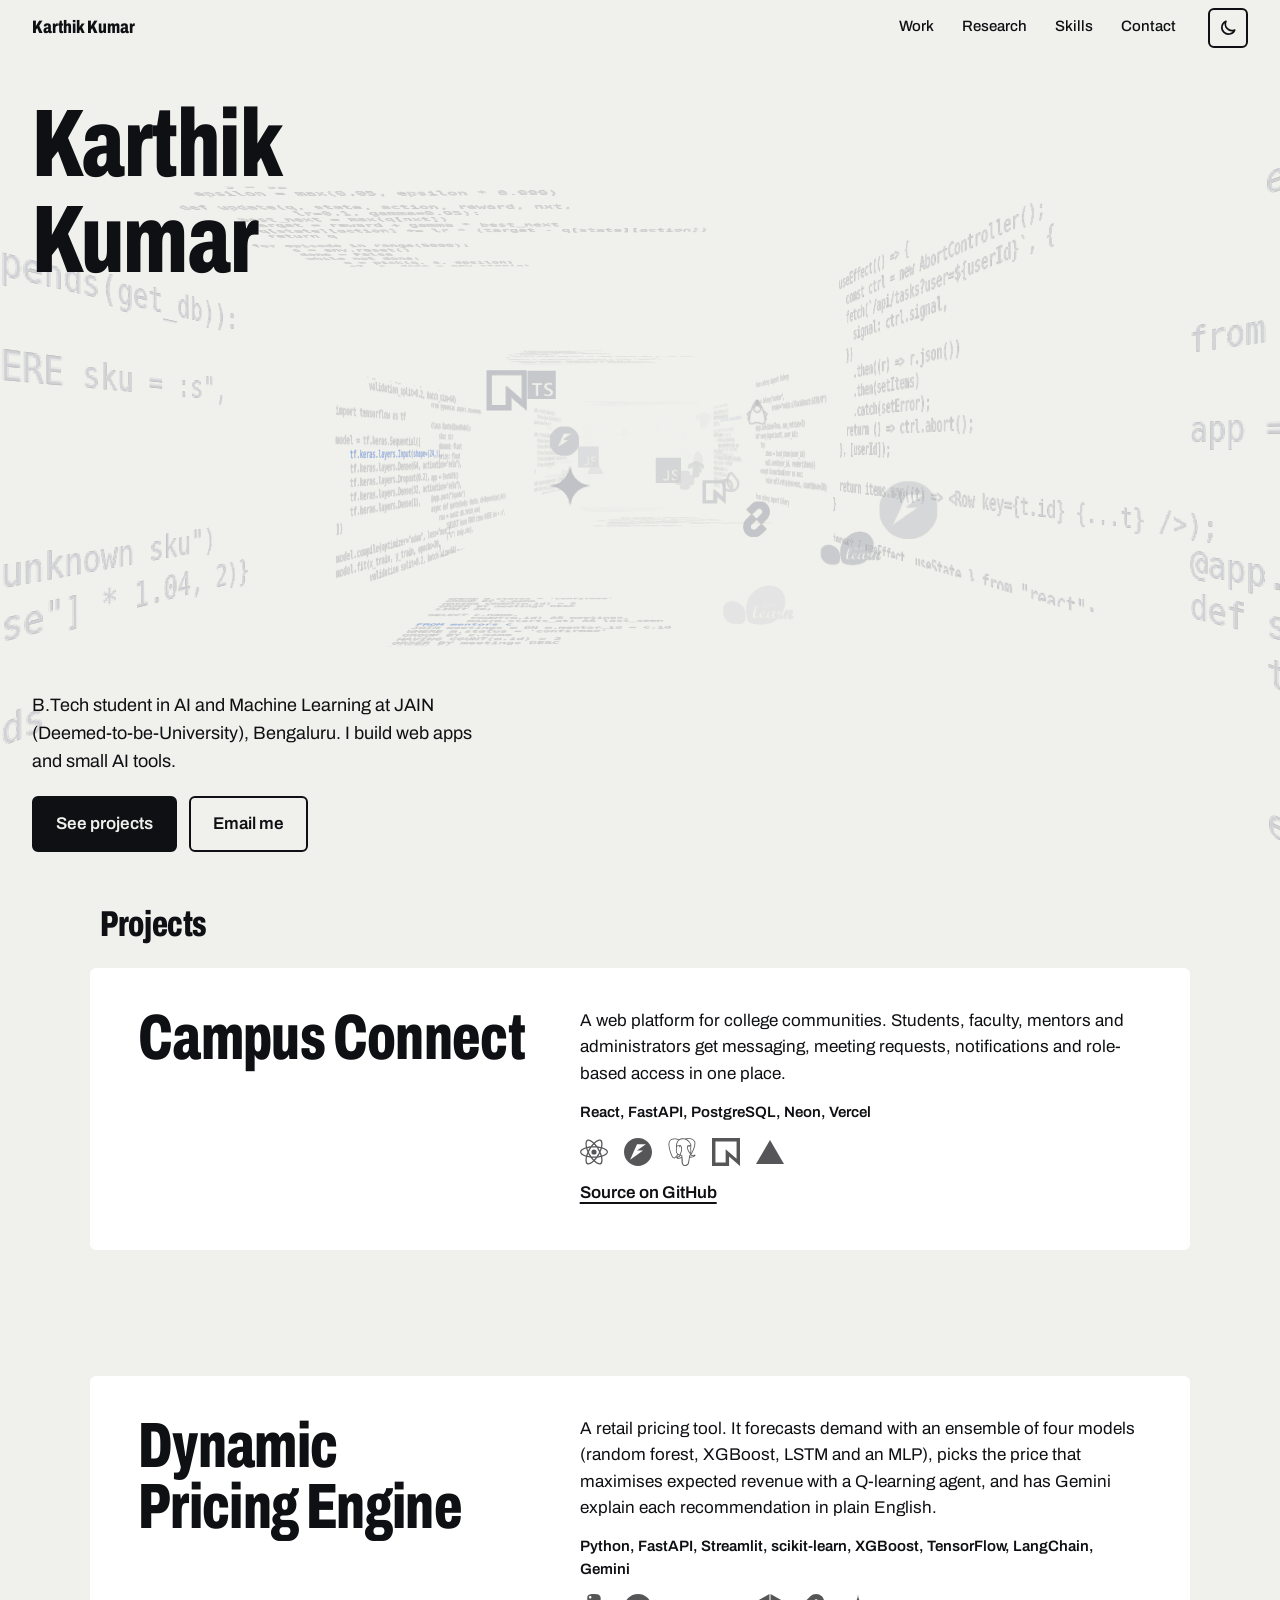
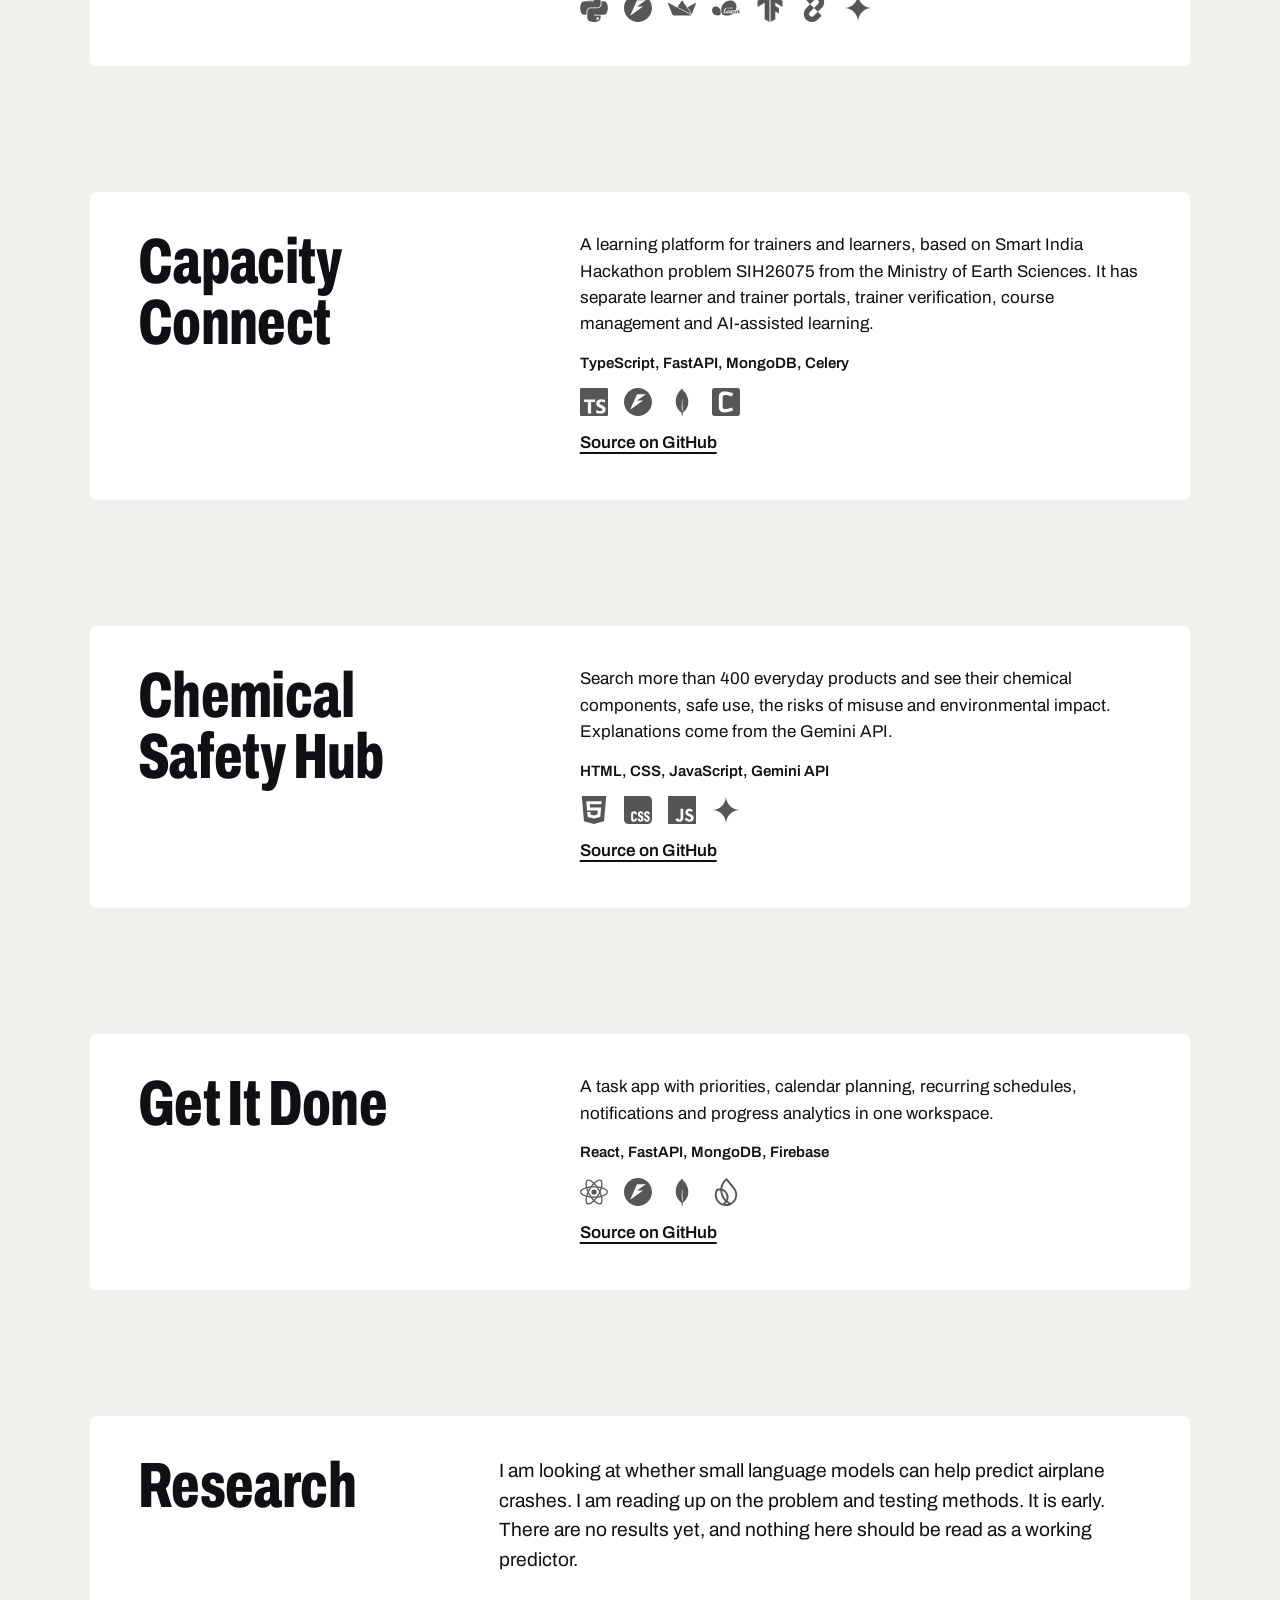
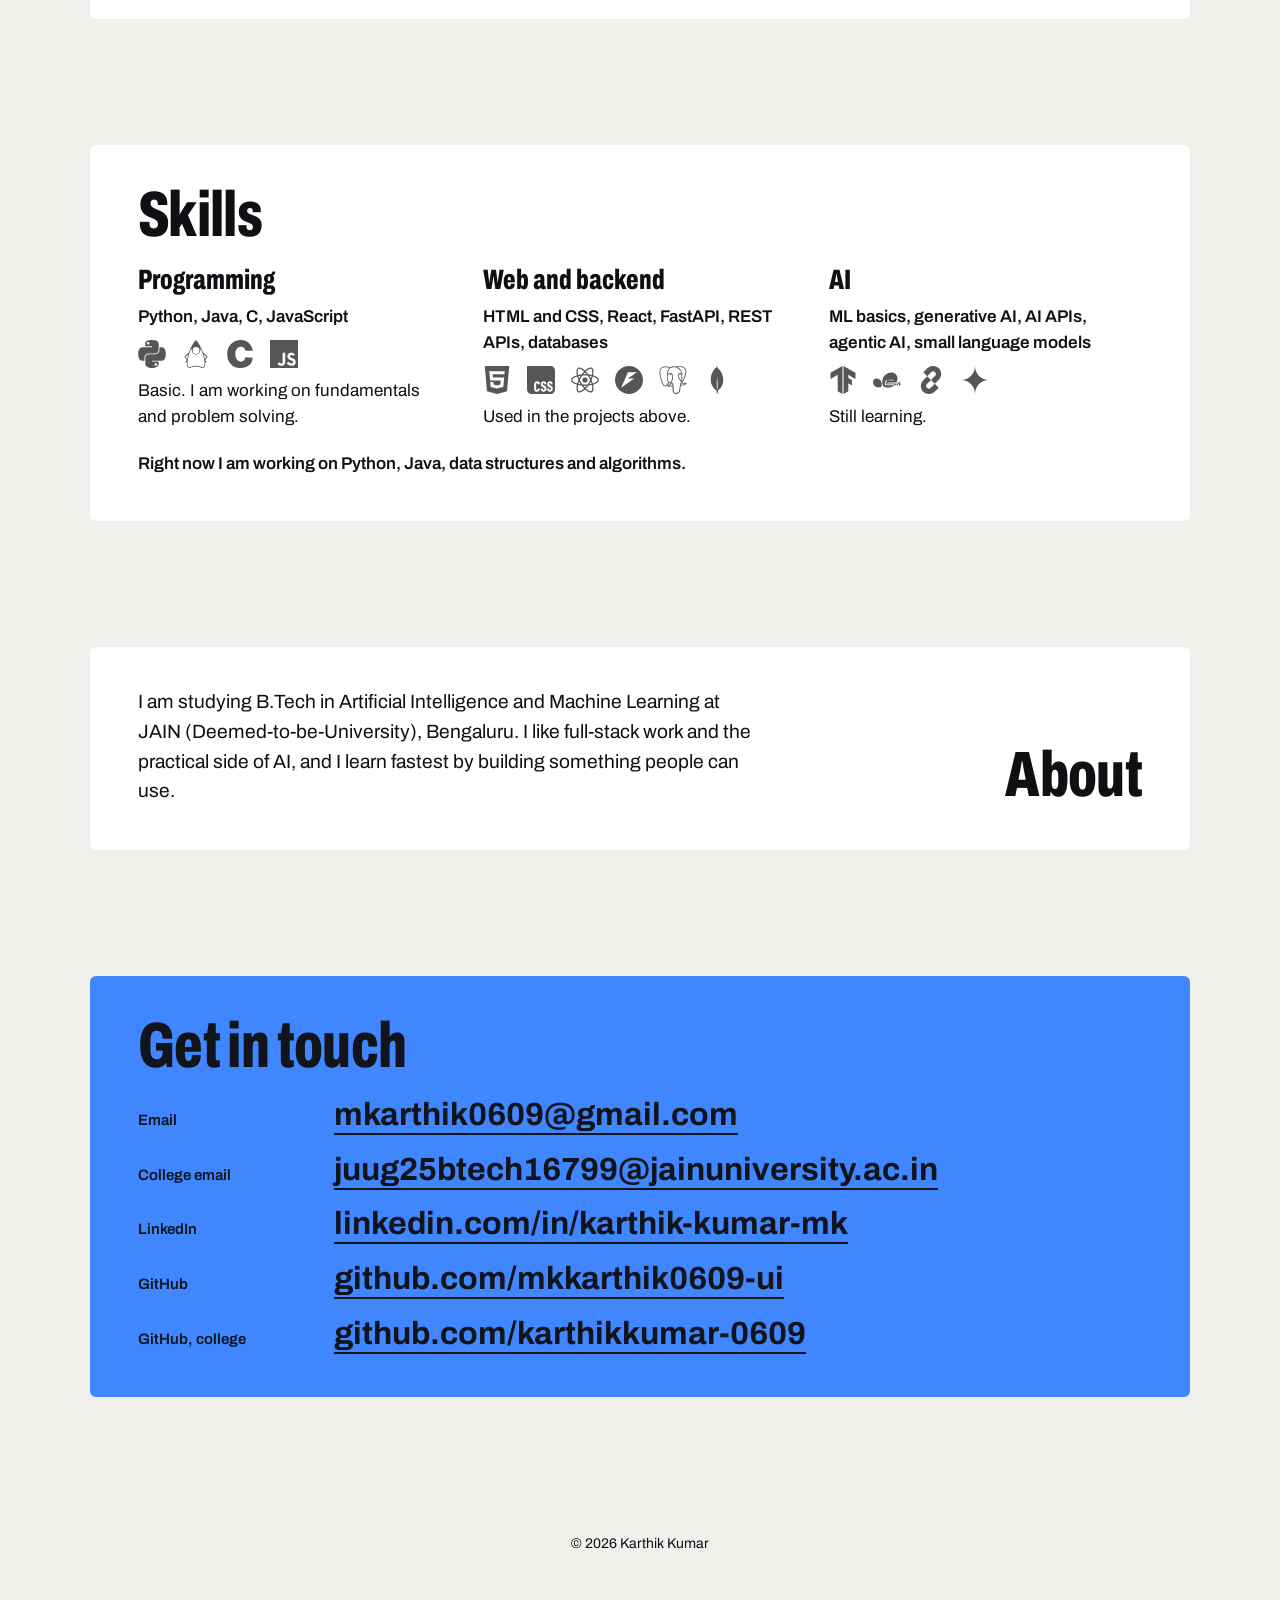
==== index.html @ 74127ed0 "Replace punched cards with code tunnel and skill logo background" ====
<!DOCTYPE html>
<html lang="en">
<head>
  <meta charset="UTF-8">
  <meta name="viewport" content="width=device-width, initial-scale=1">
  <meta name="theme-color" content="#0c0d10">
  <script>
    (function () {
      var t;
      try { t = localStorage.getItem('theme'); } catch (e) {}
      if (t !== 'light' && t !== 'dark') t = window.matchMedia('(prefers-color-scheme: light)').matches ? 'light' : 'dark';
      document.documentElement.setAttribute('data-theme', t);
    })();
  </script>
  <title>Karthik Kumar, software developer and AI/ML student</title>
  <meta name="description" content="Karthik Kumar is a B.Tech AI and ML student in Bengaluru who builds web apps and small AI tools. Projects, skills and contact details.">
  <link rel="preconnect" href="https://fonts.googleapis.com">
  <link rel="preconnect" href="https://fonts.gstatic.com" crossorigin>
  <link href="https://fonts.googleapis.com/css2?family=Archivo:wdth,wght@62..125,100..900&display=swap" rel="stylesheet">
  <link rel="stylesheet" href="styles.css">
</head>
<body>
  <canvas id="scene" aria-hidden="true"></canvas>

  <div class="page">
    <a class="skip-link" href="#work">Skip to projects</a>

    <header class="topbar">
      <a class="topbar-name" href="#top">Karthik Kumar</a>
      <nav aria-label="Main">
        <a href="#work">Work</a>
        <a class="opt" href="#research">Research</a>
        <a class="opt" href="#skills">Skills</a>
        <a href="#contact">Contact</a>
        <button class="theme-toggle" id="theme-toggle" type="button" aria-label="Switch to light theme">
          <svg viewBox="0 0 24 24" width="20" height="20" fill="none" stroke="currentColor" stroke-width="2" stroke-linecap="round" stroke-linejoin="round" aria-hidden="true">
            <g class="i-sun"><circle cx="12" cy="12" r="4"/><path d="M12 2v2M12 20v2M4.9 4.9l1.4 1.4M17.7 17.7l1.4 1.4M2 12h2M20 12h2M4.9 19.1l1.4-1.4M17.7 6.3l1.4-1.4"/></g>
            <path class="i-moon" d="M20 14.5A8 8 0 0 1 9.5 4 8 8 0 1 0 20 14.5Z"/>
          </svg>
        </button>
      </nav>
    </header>

    <main>
      <section class="hero" id="top">
        <h1 class="name"><span class="line"><span data-rise>Karthik</span></span><span class="line"><span data-rise>Kumar</span></span></h1>
        <div class="hero-foot">
          <p class="intro" data-rise>B.Tech student in AI and Machine Learning at JAIN (Deemed-to-be-University), Bengaluru. I build web apps and small AI tools.</p>
          <div class="actions" data-rise>
            <a class="btn btn-primary" href="#work">See projects</a>
            <a class="btn btn-secondary" href="mailto:mkarthik0609@gmail.com">Email me</a>
          </div>
        </div>
      </section>

      <div class="deck">
        <div class="work-head" id="work"><h2>Projects</h2></div>

        <article class="card card-project" id="campus-connect" style="--i:0">
          <h3>Campus Connect</h3>
          <div class="card-text">
            <p>A web platform for college communities. Students, faculty, mentors and administrators get messaging, meeting requests, notifications and role-based access in one place.</p>
            <p class="stack">React, FastAPI, PostgreSQL, Neon, Vercel</p>
            <ul class="logos" data-icons="react,fastapi,postgresql,neon,vercel"></ul>
            <p class="links"><a href="https://github.com/mkkarthik0609-ui/CampusConnect" target="_blank" rel="noopener">Source on GitHub</a></p>
          </div>
        </article>

        <article class="card card-project" id="dynamic-pricing-engine" style="--i:1">
          <h3>Dynamic Pricing Engine</h3>
          <div class="card-text">
            <p>A retail pricing tool. It forecasts demand with an ensemble of four models (random forest, XGBoost, LSTM and an MLP), picks the price that maximises expected revenue with a Q-learning agent, and has Gemini explain each recommendation in plain English.</p>
            <p class="stack">Python, FastAPI, Streamlit, scikit-learn, XGBoost, TensorFlow, LangChain, Gemini</p>
            <ul class="logos" data-icons="python,fastapi,streamlit,sklearn,tensorflow,langchain,gemini"></ul>
          </div>
        </article>

        <article class="card card-project" id="capacity-connect" style="--i:2">
          <h3>Capacity Connect</h3>
          <div class="card-text">
            <p>A learning platform for trainers and learners, based on Smart India Hackathon problem SIH26075 from the Ministry of Earth Sciences. It has separate learner and trainer portals, trainer verification, course management and AI-assisted learning.</p>
            <p class="stack">TypeScript, FastAPI, MongoDB, Celery</p>
            <ul class="logos" data-icons="typescript,fastapi,mongodb,celery"></ul>
            <p class="links"><a href="https://github.com/mkkarthik0609-ui/capacity-connect" target="_blank" rel="noopener">Source on GitHub</a></p>
          </div>
        </article>

        <article class="card card-project" id="chemical-safety-hub" style="--i:3">
          <h3>Chemical Safety Hub</h3>
          <div class="card-text">
            <p>Search more than 400 everyday products and see their chemical components, safe use, the risks of misuse and environmental impact. Explanations come from the Gemini API.</p>
            <p class="stack">HTML, CSS, JavaScript, Gemini API</p>
            <ul class="logos" data-icons="html,css,javascript,gemini"></ul>
            <p class="links"><a href="https://github.com/mkkarthik0609-ui/chem-safety-hub" target="_blank" rel="noopener">Source on GitHub</a></p>
          </div>
        </article>

        <article class="card card-project" id="get-it-done" style="--i:4">
          <h3>Get It Done</h3>
          <div class="card-text">
            <p>A task app with priorities, calendar planning, recurring schedules, notifications and progress analytics in one workspace.</p>
            <p class="stack">React, FastAPI, MongoDB, Firebase</p>
            <ul class="logos" data-icons="react,fastapi,mongodb,firebase"></ul>
            <p class="links"><a href="https://github.com/karthikkumar-0609/get-it-done" target="_blank" rel="noopener">Source on GitHub</a></p>
          </div>
        </article>

        <article class="card card-research" id="research" style="--i:5">
          <h2>Research</h2>
          <p class="statement">I am looking at whether small language models can help predict airplane crashes. I am reading up on the problem and testing methods. It is early. There are no results yet, and nothing here should be read as a working predictor.</p>
        </article>

        <article class="card card-skills" id="skills" style="--i:6">
          <h2>Skills</h2>
          <dl class="skills">
            <div>
              <dt>Programming</dt>
              <dd class="items">Python, Java, C, JavaScript</dd>
              <dd><ul class="logos" data-icons="python,java,c,javascript"></ul></dd>
              <dd>Basic. I am working on fundamentals and problem solving.</dd>
            </div>
            <div>
              <dt>Web and backend</dt>
              <dd class="items">HTML and CSS, React, FastAPI, REST APIs, databases</dd>
              <dd><ul class="logos" data-icons="html,css,react,fastapi,postgresql,mongodb"></ul></dd>
              <dd>Used in the projects above.</dd>
            </div>
            <div>
              <dt>AI</dt>
              <dd class="items">ML basics, generative AI, AI APIs, agentic AI, small language models</dd>
              <dd><ul class="logos" data-icons="tensorflow,sklearn,langchain,gemini"></ul></dd>
              <dd>Still learning.</dd>
            </div>
          </dl>
          <p class="now">Right now I am working on Python, Java, data structures and algorithms.</p>
        </article>

        <article class="card card-about" id="about" style="--i:7">
          <h2>About</h2>
          <p class="statement">I am studying B.Tech in Artificial Intelligence and Machine Learning at JAIN (Deemed-to-be-University), Bengaluru. I like full-stack work and the practical side of AI, and I learn fastest by building something people can use.</p>
        </article>

        <article class="card card-contact" id="contact" style="--i:8">
          <h2>Get in touch</h2>
          <ul class="contact-list">
            <li><span>Email</span><a href="mailto:mkarthik0609@gmail.com">mkarthik0609@gmail.com</a></li>
            <li><span>College email</span><a href="mailto:juug25btech16799@jainuniversity.ac.in">juug25btech16799@jainuniversity.ac.in</a></li>
            <li><span>LinkedIn</span><a href="https://www.linkedin.com/in/karthik-kumar-mk" target="_blank" rel="noopener">linkedin.com/in/karthik-kumar-mk</a></li>
            <li><span>GitHub</span><a href="https://github.com/mkkarthik0609-ui" target="_blank" rel="noopener">github.com/mkkarthik0609-ui</a></li>
            <li><span>GitHub, college</span><a href="https://github.com/karthikkumar-0609" target="_blank" rel="noopener">github.com/karthikkumar-0609</a></li>
          </ul>
        </article>
      </div>
    </main>

    <footer class="site-footer">
      <p>&copy; 2026 Karthik Kumar</p>
    </footer>
  </div>

  <script>
    (function () {
      var btn = document.getElementById('theme-toggle');
      var meta = document.querySelector('meta[name="theme-color"]');
      function sync() {
        var light = document.documentElement.getAttribute('data-theme') === 'light';
        btn.setAttribute('aria-label', light ? 'Switch to dark theme' : 'Switch to light theme');
        if (meta) meta.setAttribute('content', light ? '#f0f0ed' : '#0c0d10');
      }
      btn.addEventListener('click', function () {
        var next = document.documentElement.getAttribute('data-theme') === 'light' ? 'dark' : 'light';
        document.documentElement.setAttribute('data-theme', next);
        try { localStorage.setItem('theme', next); } catch (e) {}
        sync();
        window.dispatchEvent(new Event('themechange'));
      });
      sync();
    })();
  </script>
  <script defer src="vendor/three.min.js"></script>
  <script defer src="vendor/gsap.min.js"></script>
  <script defer src="vendor/ScrollTrigger.min.js"></script>
  <script defer src="icons.js"></script>
  <script defer src="scene.js"></script>
  <script defer src="main.js"></script>
</body>
</html>
---- styles.css ----
:root {
  --ground: #0c0d10;
  --paper: #f1f1ee;
  --card: #17181d;
  --accent: #3f86ff;
  --code: #2a2d35;
  --logo: #3b3f4a;
  --ink: #12141c;
  --bar-h: 56px;
  --r: 6px;
  --sans: "Archivo", system-ui, -apple-system, "Segoe UI", Roboto, sans-serif;
  color-scheme: dark;
}
/* --paper is the text colour on --ground and on --card, so one swap flips the whole page */
:root[data-theme="light"] {
  --ground: #f0f0ed;
  --paper: #0f1013;
  --card: #ffffff;
  --accent: #3f86ff;
  --code: #cfd0d4;
  --logo: #b9bbc2;
  color-scheme: light;
}

*, *::before, *::after { box-sizing: border-box; }

html {
  background: var(--ground);
  scrollbar-color: var(--paper) var(--ground);
  -webkit-text-size-adjust: 100%;
}
@media (prefers-reduced-motion: no-preference) {
  html { scroll-behavior: smooth; }
}

body {
  margin: 0;
  background: var(--ground);
  color: var(--paper);
  font-family: var(--sans);
  font-size: 1.0625rem;
  font-weight: 400;
  font-stretch: 100%;
  line-height: 1.55;
  font-variant-numeric: tabular-nums;
  -webkit-font-smoothing: antialiased;
}

::selection { background: var(--accent); color: var(--ink); }

#scene {
  position: fixed;
  inset: 0;
  width: 100%;
  height: 100%;
  z-index: 0;
  pointer-events: none;
}
.page { position: relative; z-index: 1; }

h1, h2, h3 {
  margin: 0;
  font-weight: 800;
  font-stretch: 68%;
  font-variation-settings: "wdth" 68;
  line-height: 0.95;
  letter-spacing: -0.01em;
  text-wrap: balance;
}
p { margin: 0; }
a { color: inherit; text-underline-offset: 0.25em; text-decoration-thickness: 2px; }
a:hover { text-decoration-color: var(--accent); }

:focus-visible { outline: 3px solid var(--accent); outline-offset: 3px; }

.skip-link {
  position: fixed;
  z-index: 100;
  left: 16px;
  top: -80px;
  padding: 10px 16px;
  background: var(--paper);
  color: var(--ground);
  font-weight: 600;
  border-radius: var(--r);
}
.skip-link:focus { top: 8px; }

/* Top bar */
.topbar {
  position: fixed;
  inset: 0 0 auto 0;
  z-index: 50;
  height: var(--bar-h);
  padding: 0 16px;
  display: flex;
  align-items: center;
  justify-content: space-between;
  gap: 12px;
  background: var(--ground);
  font-size: 0.875rem;
  font-weight: 500;
}
.topbar a { text-decoration: none; }
.topbar-name { font-weight: 800; font-stretch: 75%; font-variation-settings: "wdth" 75; font-size: 1.125rem; white-space: nowrap; }
.topbar nav { display: flex; align-items: center; gap: 14px; }
.topbar nav .opt { display: none; }
.topbar nav a:not(.topbar-name) { padding: 6px 0; border-bottom: 2px solid transparent; transition: border-color 160ms; }
.topbar nav a:not(.topbar-name):hover { border-bottom-color: var(--accent); }

.theme-toggle {
  display: grid;
  place-items: center;
  width: 40px;
  height: 40px;
  padding: 0;
  margin-left: 4px;
  border: 2px solid var(--paper);
  border-radius: var(--r);
  background: transparent;
  color: var(--paper);
  cursor: pointer;
  transition: background-color 160ms, color 160ms;
}
.theme-toggle:hover { background: var(--paper); color: var(--ground); }
:root:not([data-theme="light"]) .i-moon { display: none; }
:root[data-theme="light"] .i-sun { display: none; }

/* Hero: only this text sits directly on the moving scene */
.hero {
  min-height: 100svh;
  padding: calc(var(--bar-h) + 28px) 16px 32px;
  display: flex;
  flex-direction: column;
  justify-content: space-between;
  gap: 40px;
}
.name { font-size: clamp(3.5rem, 15vw, 6rem); line-height: 0.92; }
.name .line { display: block; overflow: hidden; padding: 0.04em 0; }
.name .line > span { display: inline-block; }
.hero-foot { max-width: 46ch; }
.intro { font-size: 1.125rem; }
.actions { display: flex; flex-wrap: wrap; gap: 12px; margin-top: 20px; }

.btn {
  display: inline-block;
  padding: 13px 22px;
  border: 2px solid var(--paper);
  border-radius: var(--r);
  font-weight: 600;
  text-decoration: none;
  transition: background-color 160ms, color 160ms, border-color 160ms;
}
.btn-primary { background: var(--paper); color: var(--ground); }
.btn-primary:hover { background: var(--accent); border-color: var(--accent); color: var(--ink); }
.btn-secondary { background: var(--ground); color: var(--paper); }
.btn-secondary:hover { background: var(--paper); color: var(--ground); }

/* Deck */
.deck {
  width: min(1100px, 100% - 32px);
  margin: 0 auto;
  padding: 0 0 40px;
}
.work-head { scroll-margin-top: 72px; margin: 0 0 20px; }
.work-head h2 { font-size: 1.75rem; line-height: 1; display: inline-block; background: var(--ground); padding: 6px 10px; border-radius: var(--r); }

.card {
  position: relative;
  margin-bottom: 28px;
  scroll-margin-top: 72px;
  padding: 28px 24px 32px;
  background: var(--card);
  color: var(--paper);
  border-radius: var(--r);
  display: grid;
  gap: 20px;
  align-content: start;
}
.card h2, .card h3 { font-size: clamp(2.25rem, 7vw, 4rem); }
.card-text { display: grid; gap: 14px; align-content: start; max-width: 62ch; }
.stack { font-size: 0.9375rem; font-weight: 600; line-height: 1.5; }
.links a { font-weight: 600; }

.logos { list-style: none; margin: 0; padding: 0; display: flex; flex-wrap: wrap; gap: 16px; }
.logos li { display: grid; place-items: center; width: 28px; height: 28px; color: var(--paper); opacity: 0.7; }
.logos svg { display: block; width: 28px; height: 28px; }

.statement { font-size: clamp(1.125rem, 1.5vw, 1.375rem); line-height: 1.55; font-weight: 400; max-width: 56ch; }

.skills { display: grid; gap: 28px; margin: 0; }
.skills dt { font-size: 1.75rem; font-weight: 800; font-stretch: 68%; font-variation-settings: "wdth" 68; line-height: 1; }
.skills dd { margin: 10px 0 0; }
.skills dd.items { font-weight: 600; }
.now { font-weight: 600; }

.card-contact { background: var(--accent); color: var(--ink); }
.card-contact :focus-visible { outline-color: var(--ink); }
.contact-list { list-style: none; margin: 0; padding: 0; display: grid; gap: 18px; }
.contact-list li { display: grid; gap: 2px; }
.contact-list span { font-size: 0.9375rem; font-weight: 600; }
.contact-list a { font-size: clamp(1.25rem, 3.2vw, 2rem); font-weight: 700; line-height: 1.15; overflow-wrap: anywhere; width: fit-content; }
.card-contact a:hover { text-decoration-color: var(--ink); background: var(--ink); color: var(--accent); }

.site-footer { padding: 32px 16px 48px; text-align: center; font-size: 0.875rem; background: var(--ground); }

@media (min-width: 800px) {
  .topbar { padding: 0 32px; font-size: 0.9375rem; }
  .topbar nav { gap: 28px; }
  .topbar nav .opt { display: inline; }
  .hero { padding: calc(var(--bar-h) + 40px) 32px 48px; }
  .work-head h2 { font-size: 2.25rem; }

  .card {
    position: sticky;
    top: calc(var(--bar-h) + 16px + var(--i, 0) * 8px);
    margin-bottom: 14vh;
    padding: 40px 48px 44px;
  }
  .card:last-child { margin-bottom: 0; }

  .card-project { grid-template-columns: 5fr 7fr; gap: 40px; }
  .card-research { grid-template-columns: 4fr 8fr; gap: 40px; align-items: start; }
  .card-about { grid-template-columns: 8fr 4fr; gap: 40px; align-items: end; }
  .card-about h2 { order: 2; text-align: right; }
  .skills { grid-template-columns: repeat(3, 1fr); gap: 32px; }
  .card-contact .contact-list li { grid-template-columns: 180px 1fr; gap: 16px; align-items: baseline; }
  .site-footer { padding-top: 96px; }
}

@media (prefers-reduced-motion: reduce) {
  *, *::before, *::after { transition-duration: 0.01ms !important; animation-duration: 0.01ms !important; }
}
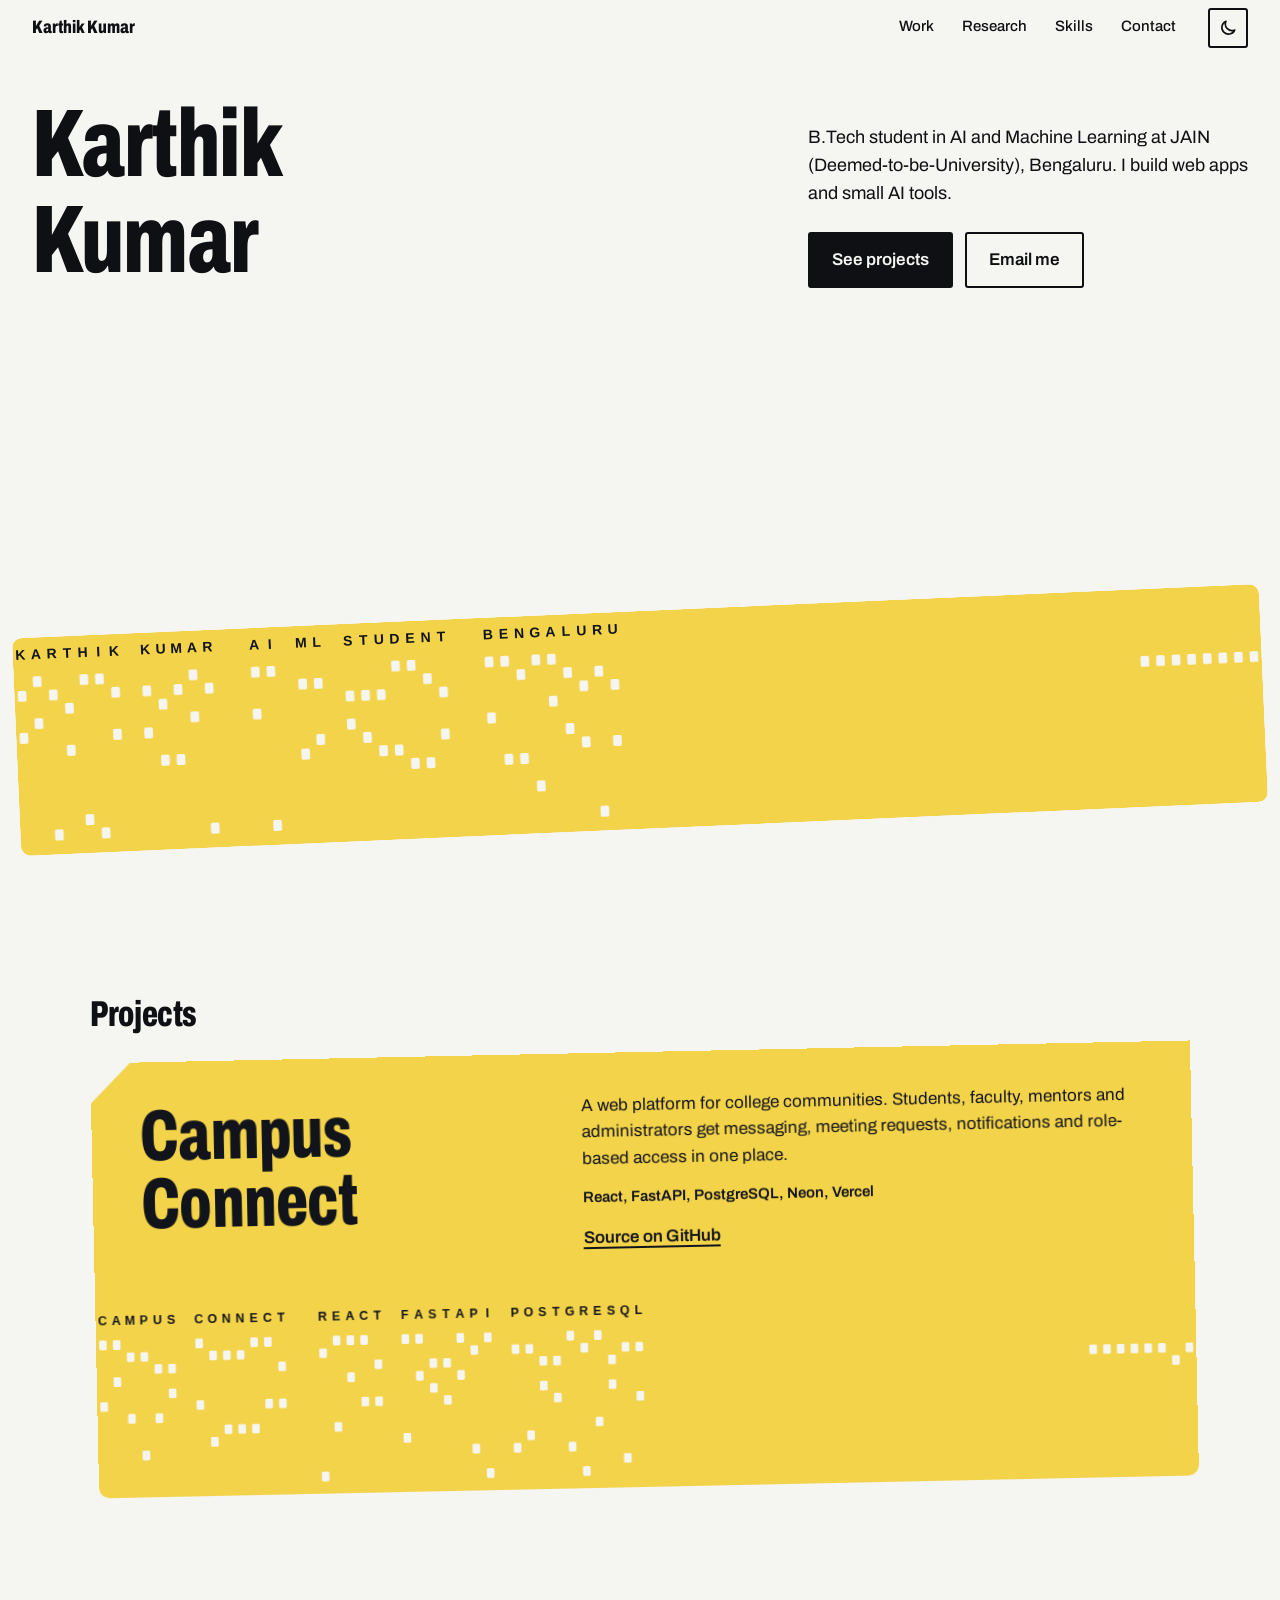
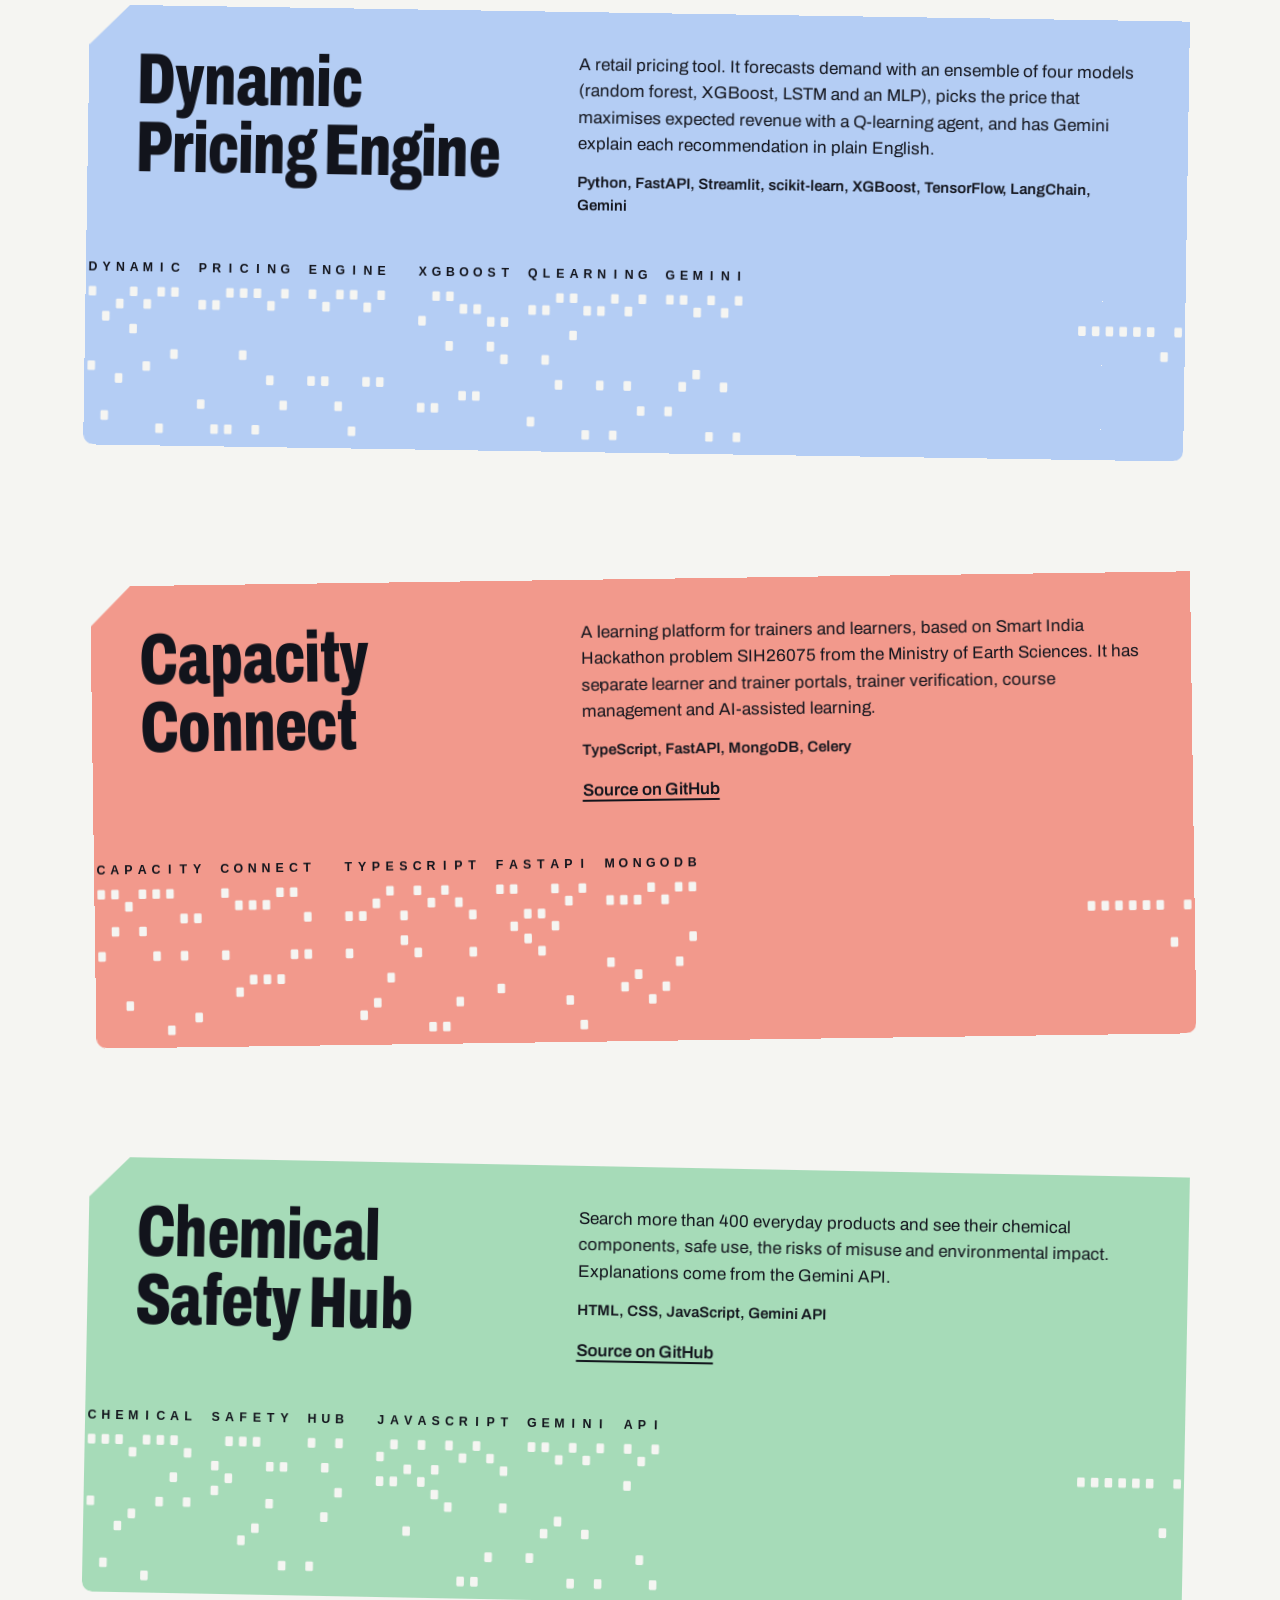
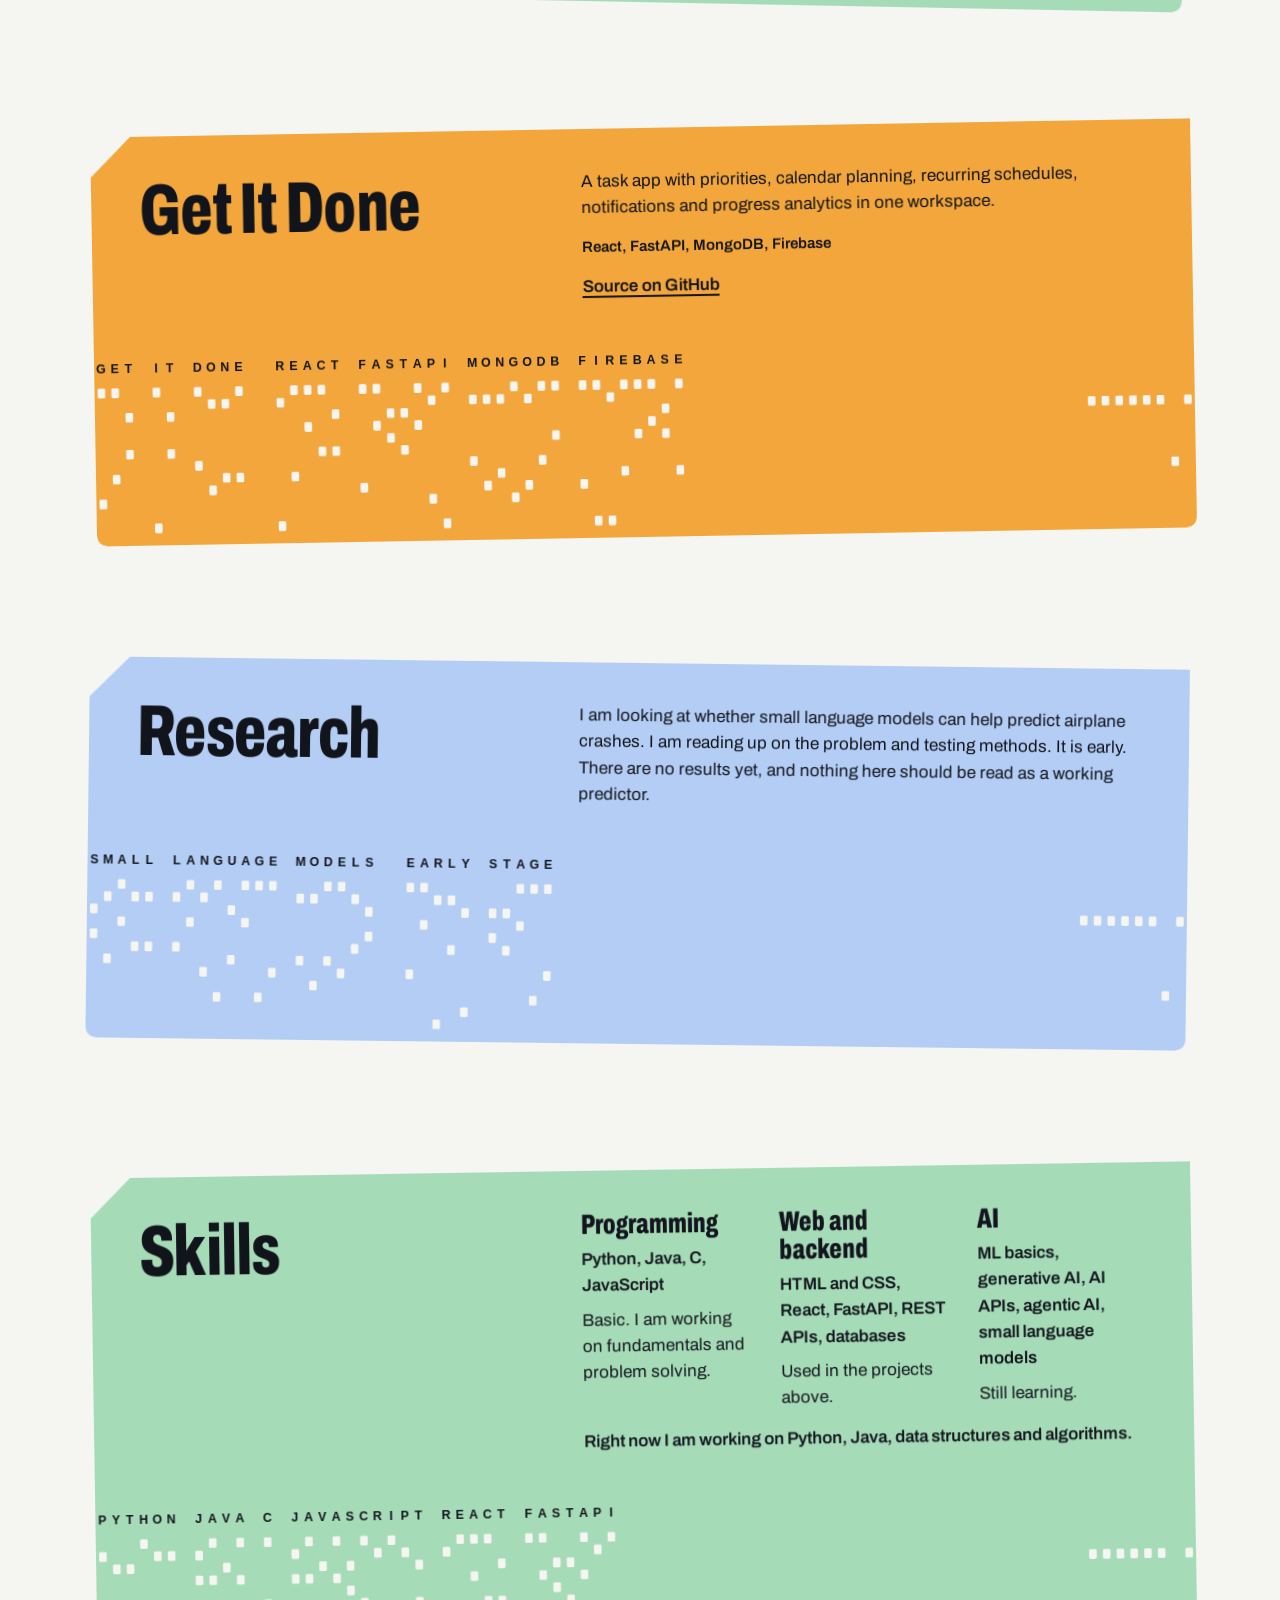
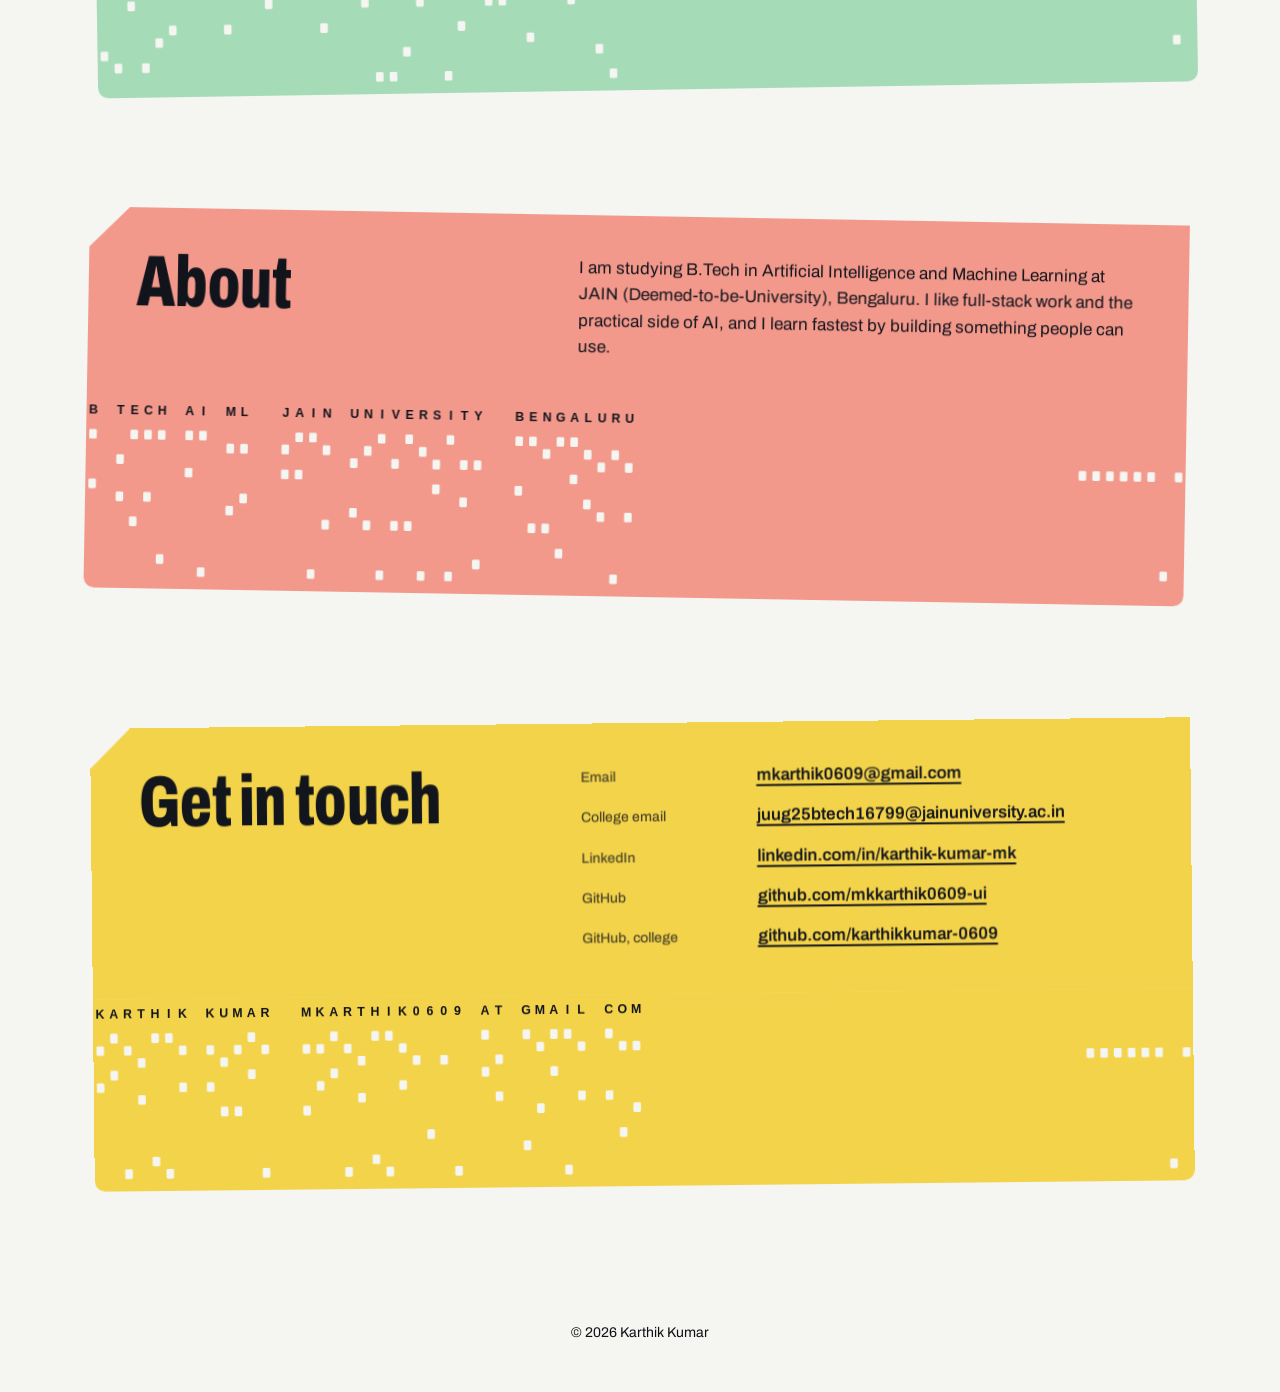
==== commit a13d4e2f: "Add portfolio site" ====
--- a/index.html
+++ b/index.html
@@ -20,143 +20,169 @@
   <link rel="stylesheet" href="styles.css">
 </head>
 <body>
-  <canvas id="scene" aria-hidden="true"></canvas>
-
-  <div class="page">
-    <a class="skip-link" href="#work">Skip to projects</a>
-
-    <header class="topbar">
-      <a class="topbar-name" href="#top">Karthik Kumar</a>
-      <nav aria-label="Main">
-        <a href="#work">Work</a>
-        <a class="opt" href="#research">Research</a>
-        <a class="opt" href="#skills">Skills</a>
-        <a href="#contact">Contact</a>
-        <button class="theme-toggle" id="theme-toggle" type="button" aria-label="Switch to light theme">
-          <svg viewBox="0 0 24 24" width="20" height="20" fill="none" stroke="currentColor" stroke-width="2" stroke-linecap="round" stroke-linejoin="round" aria-hidden="true">
-            <g class="i-sun"><circle cx="12" cy="12" r="4"/><path d="M12 2v2M12 20v2M4.9 4.9l1.4 1.4M17.7 17.7l1.4 1.4M2 12h2M20 12h2M4.9 19.1l1.4-1.4M17.7 6.3l1.4-1.4"/></g>
-            <path class="i-moon" d="M20 14.5A8 8 0 0 1 9.5 4 8 8 0 1 0 20 14.5Z"/>
-          </svg>
-        </button>
-      </nav>
-    </header>
-
-    <main>
-      <section class="hero" id="top">
+  <a class="skip-link" href="#work">Skip to projects</a>
+
+  <header class="topbar">
+    <a class="topbar-name" href="#top">Karthik Kumar</a>
+    <nav aria-label="Main">
+      <a href="#work">Work</a>
+      <a class="opt" href="#research">Research</a>
+      <a class="opt" href="#skills">Skills</a>
+      <a href="#contact">Contact</a>
+      <button class="theme-toggle" id="theme-toggle" type="button" aria-label="Switch to light theme">
+        <svg viewBox="0 0 24 24" width="20" height="20" fill="none" stroke="currentColor" stroke-width="2" stroke-linecap="round" stroke-linejoin="round" aria-hidden="true">
+          <g class="i-sun"><circle cx="12" cy="12" r="4"/><path d="M12 2v2M12 20v2M4.9 4.9l1.4 1.4M17.7 17.7l1.4 1.4M2 12h2M20 12h2M4.9 19.1l1.4-1.4M17.7 6.3l1.4-1.4"/></g>
+          <path class="i-moon" d="M20 14.5A8 8 0 0 1 9.5 4 8 8 0 1 0 20 14.5Z"/>
+        </svg>
+      </button>
+    </nav>
+  </header>
+
+  <main>
+    <section class="hero" id="top">
+      <div class="hero-copy">
         <h1 class="name"><span class="line"><span data-rise>Karthik</span></span><span class="line"><span data-rise>Kumar</span></span></h1>
-        <div class="hero-foot">
+        <div class="hero-side">
           <p class="intro" data-rise>B.Tech student in AI and Machine Learning at JAIN (Deemed-to-be-University), Bengaluru. I build web apps and small AI tools.</p>
           <div class="actions" data-rise>
             <a class="btn btn-primary" href="#work">See projects</a>
             <a class="btn btn-secondary" href="mailto:mkarthik0609@gmail.com">Email me</a>
           </div>
         </div>
-      </section>
-
-      <div class="deck">
-        <div class="work-head" id="work"><h2>Projects</h2></div>
-
-        <article class="card card-project" id="campus-connect" style="--i:0">
+      </div>
+      <div class="hero-stage" id="hero-stage"><div class="card-fallback" id="card-fallback" aria-hidden="true"><div class="strip" data-punch="KARTHIK KUMAR  AI ML STUDENT  BENGALURU" data-seq="00000000"></div></div></div>
+    </section>
+
+    <div class="deck">
+      <div class="work-head" id="work"><h2>Projects</h2></div>
+
+      <article class="card" id="campus-connect" data-stock="canary" style="--i:0">
+        <div class="card-body">
           <h3>Campus Connect</h3>
           <div class="card-text">
             <p>A web platform for college communities. Students, faculty, mentors and administrators get messaging, meeting requests, notifications and role-based access in one place.</p>
             <p class="stack">React, FastAPI, PostgreSQL, Neon, Vercel</p>
-            <ul class="logos" data-icons="react,fastapi,postgresql,neon,vercel"></ul>
             <p class="links"><a href="https://github.com/mkkarthik0609-ui/CampusConnect" target="_blank" rel="noopener">Source on GitHub</a></p>
           </div>
-        </article>
-
-        <article class="card card-project" id="dynamic-pricing-engine" style="--i:1">
+        </div>
+        <div class="strip" aria-hidden="true" data-punch="CAMPUS CONNECT  REACT FASTAPI POSTGRESQL" data-seq="00000010"></div>
+      </article>
+
+      <article class="card" id="dynamic-pricing-engine" data-stock="ice" style="--i:1">
+        <div class="card-body">
           <h3>Dynamic Pricing Engine</h3>
           <div class="card-text">
             <p>A retail pricing tool. It forecasts demand with an ensemble of four models (random forest, XGBoost, LSTM and an MLP), picks the price that maximises expected revenue with a Q-learning agent, and has Gemini explain each recommendation in plain English.</p>
             <p class="stack">Python, FastAPI, Streamlit, scikit-learn, XGBoost, TensorFlow, LangChain, Gemini</p>
-            <ul class="logos" data-icons="python,fastapi,streamlit,sklearn,tensorflow,langchain,gemini"></ul>
-          </div>
-        </article>
-
-        <article class="card card-project" id="capacity-connect" style="--i:2">
+          </div>
+        </div>
+        <div class="strip" aria-hidden="true" data-punch="DYNAMIC PRICING ENGINE  XGBOOST QLEARNING GEMINI" data-seq="00000020"></div>
+      </article>
+
+      <article class="card" id="capacity-connect" data-stock="salmon" style="--i:2">
+        <div class="card-body">
           <h3>Capacity Connect</h3>
           <div class="card-text">
             <p>A learning platform for trainers and learners, based on Smart India Hackathon problem SIH26075 from the Ministry of Earth Sciences. It has separate learner and trainer portals, trainer verification, course management and AI-assisted learning.</p>
             <p class="stack">TypeScript, FastAPI, MongoDB, Celery</p>
-            <ul class="logos" data-icons="typescript,fastapi,mongodb,celery"></ul>
             <p class="links"><a href="https://github.com/mkkarthik0609-ui/capacity-connect" target="_blank" rel="noopener">Source on GitHub</a></p>
           </div>
-        </article>
-
-        <article class="card card-project" id="chemical-safety-hub" style="--i:3">
+        </div>
+        <div class="strip" aria-hidden="true" data-punch="CAPACITY CONNECT  TYPESCRIPT FASTAPI MONGODB" data-seq="00000030"></div>
+      </article>
+
+      <article class="card" id="chemical-safety-hub" data-stock="mint" style="--i:3">
+        <div class="card-body">
           <h3>Chemical Safety Hub</h3>
           <div class="card-text">
             <p>Search more than 400 everyday products and see their chemical components, safe use, the risks of misuse and environmental impact. Explanations come from the Gemini API.</p>
             <p class="stack">HTML, CSS, JavaScript, Gemini API</p>
-            <ul class="logos" data-icons="html,css,javascript,gemini"></ul>
             <p class="links"><a href="https://github.com/mkkarthik0609-ui/chem-safety-hub" target="_blank" rel="noopener">Source on GitHub</a></p>
           </div>
-        </article>
-
-        <article class="card card-project" id="get-it-done" style="--i:4">
+        </div>
+        <div class="strip" aria-hidden="true" data-punch="CHEMICAL SAFETY HUB  JAVASCRIPT GEMINI API" data-seq="00000040"></div>
+      </article>
+
+      <article class="card" id="get-it-done" data-stock="orange" style="--i:4">
+        <div class="card-body">
           <h3>Get It Done</h3>
           <div class="card-text">
             <p>A task app with priorities, calendar planning, recurring schedules, notifications and progress analytics in one workspace.</p>
             <p class="stack">React, FastAPI, MongoDB, Firebase</p>
-            <ul class="logos" data-icons="react,fastapi,mongodb,firebase"></ul>
             <p class="links"><a href="https://github.com/karthikkumar-0609/get-it-done" target="_blank" rel="noopener">Source on GitHub</a></p>
           </div>
-        </article>
-
-        <article class="card card-research" id="research" style="--i:5">
+        </div>
+        <div class="strip" aria-hidden="true" data-punch="GET IT DONE  REACT FASTAPI MONGODB FIREBASE" data-seq="00000050"></div>
+      </article>
+
+      <article class="card" id="research" data-stock="ice" style="--i:5">
+        <div class="card-body">
           <h2>Research</h2>
-          <p class="statement">I am looking at whether small language models can help predict airplane crashes. I am reading up on the problem and testing methods. It is early. There are no results yet, and nothing here should be read as a working predictor.</p>
-        </article>
-
-        <article class="card card-skills" id="skills" style="--i:6">
+          <div class="card-text">
+            <p>I am looking at whether small language models can help predict airplane crashes. I am reading up on the problem and testing methods. It is early. There are no results yet, and nothing here should be read as a working predictor.</p>
+          </div>
+        </div>
+        <div class="strip" aria-hidden="true" data-punch="SMALL LANGUAGE MODELS  EARLY STAGE" data-seq="00000060"></div>
+      </article>
+
+      <article class="card" id="skills" data-stock="mint" style="--i:6">
+        <div class="card-body">
           <h2>Skills</h2>
-          <dl class="skills">
-            <div>
-              <dt>Programming</dt>
-              <dd class="items">Python, Java, C, JavaScript</dd>
-              <dd><ul class="logos" data-icons="python,java,c,javascript"></ul></dd>
-              <dd>Basic. I am working on fundamentals and problem solving.</dd>
-            </div>
-            <div>
-              <dt>Web and backend</dt>
-              <dd class="items">HTML and CSS, React, FastAPI, REST APIs, databases</dd>
-              <dd><ul class="logos" data-icons="html,css,react,fastapi,postgresql,mongodb"></ul></dd>
-              <dd>Used in the projects above.</dd>
-            </div>
-            <div>
-              <dt>AI</dt>
-              <dd class="items">ML basics, generative AI, AI APIs, agentic AI, small language models</dd>
-              <dd><ul class="logos" data-icons="tensorflow,sklearn,langchain,gemini"></ul></dd>
-              <dd>Still learning.</dd>
-            </div>
-          </dl>
-          <p class="now">Right now I am working on Python, Java, data structures and algorithms.</p>
-        </article>
-
-        <article class="card card-about" id="about" style="--i:7">
+          <div class="card-text">
+            <dl class="skills">
+              <div>
+                <dt>Programming</dt>
+                <dd class="items">Python, Java, C, JavaScript</dd>
+                <dd>Basic. I am working on fundamentals and problem solving.</dd>
+              </div>
+              <div>
+                <dt>Web and backend</dt>
+                <dd class="items">HTML and CSS, React, FastAPI, REST APIs, databases</dd>
+                <dd>Used in the projects above.</dd>
+              </div>
+              <div>
+                <dt>AI</dt>
+                <dd class="items">ML basics, generative AI, AI APIs, agentic AI, small language models</dd>
+                <dd>Still learning.</dd>
+              </div>
+            </dl>
+            <p class="now">Right now I am working on Python, Java, data structures and algorithms.</p>
+          </div>
+        </div>
+        <div class="strip" aria-hidden="true" data-punch="PYTHON JAVA C JAVASCRIPT REACT FASTAPI" data-seq="00000070"></div>
+      </article>
+
+      <article class="card" id="about" data-stock="salmon" style="--i:7">
+        <div class="card-body">
           <h2>About</h2>
-          <p class="statement">I am studying B.Tech in Artificial Intelligence and Machine Learning at JAIN (Deemed-to-be-University), Bengaluru. I like full-stack work and the practical side of AI, and I learn fastest by building something people can use.</p>
-        </article>
-
-        <article class="card card-contact" id="contact" style="--i:8">
+          <div class="card-text">
+            <p>I am studying B.Tech in Artificial Intelligence and Machine Learning at JAIN (Deemed-to-be-University), Bengaluru. I like full-stack work and the practical side of AI, and I learn fastest by building something people can use.</p>
+          </div>
+        </div>
+        <div class="strip" aria-hidden="true" data-punch="B TECH AI ML  JAIN UNIVERSITY  BENGALURU" data-seq="00000080"></div>
+      </article>
+
+      <article class="card" id="contact" data-stock="canary" style="--i:8">
+        <div class="card-body">
           <h2>Get in touch</h2>
-          <ul class="contact-list">
-            <li><span>Email</span><a href="mailto:mkarthik0609@gmail.com">mkarthik0609@gmail.com</a></li>
-            <li><span>College email</span><a href="mailto:juug25btech16799@jainuniversity.ac.in">juug25btech16799@jainuniversity.ac.in</a></li>
-            <li><span>LinkedIn</span><a href="https://www.linkedin.com/in/karthik-kumar-mk" target="_blank" rel="noopener">linkedin.com/in/karthik-kumar-mk</a></li>
-            <li><span>GitHub</span><a href="https://github.com/mkkarthik0609-ui" target="_blank" rel="noopener">github.com/mkkarthik0609-ui</a></li>
-            <li><span>GitHub, college</span><a href="https://github.com/karthikkumar-0609" target="_blank" rel="noopener">github.com/karthikkumar-0609</a></li>
-          </ul>
-        </article>
-      </div>
-    </main>
-
-    <footer class="site-footer">
-      <p>&copy; 2026 Karthik Kumar</p>
-    </footer>
-  </div>
+          <div class="card-text">
+            <ul class="contact-list">
+              <li><span>Email</span><a href="mailto:mkarthik0609@gmail.com">mkarthik0609@gmail.com</a></li>
+              <li><span>College email</span><a href="mailto:juug25btech16799@jainuniversity.ac.in">juug25btech16799@jainuniversity.ac.in</a></li>
+              <li><span>LinkedIn</span><a href="https://www.linkedin.com/in/karthik-kumar-mk" target="_blank" rel="noopener">linkedin.com/in/karthik-kumar-mk</a></li>
+              <li><span>GitHub</span><a href="https://github.com/mkkarthik0609-ui" target="_blank" rel="noopener">github.com/mkkarthik0609-ui</a></li>
+              <li><span>GitHub, college</span><a href="https://github.com/karthikkumar-0609" target="_blank" rel="noopener">github.com/karthikkumar-0609</a></li>
+            </ul>
+          </div>
+        </div>
+        <div class="strip" aria-hidden="true" data-punch="KARTHIK KUMAR  MKARTHIK0609 AT GMAIL COM" data-seq="00000090"></div>
+      </article>
+    </div>
+  </main>
+
+  <footer class="site-footer">
+    <p>&copy; 2026 Karthik Kumar</p>
+  </footer>
 
   <script>
     (function () {
@@ -165,23 +191,19 @@
       function sync() {
         var light = document.documentElement.getAttribute('data-theme') === 'light';
         btn.setAttribute('aria-label', light ? 'Switch to dark theme' : 'Switch to light theme');
-        if (meta) meta.setAttribute('content', light ? '#f0f0ed' : '#0c0d10');
+        if (meta) meta.setAttribute('content', light ? '#f5f5f2' : '#0c0d10');
       }
       btn.addEventListener('click', function () {
         var next = document.documentElement.getAttribute('data-theme') === 'light' ? 'dark' : 'light';
         document.documentElement.setAttribute('data-theme', next);
         try { localStorage.setItem('theme', next); } catch (e) {}
         sync();
-        window.dispatchEvent(new Event('themechange'));
       });
       sync();
     })();
   </script>
-  <script defer src="vendor/three.min.js"></script>
   <script defer src="vendor/gsap.min.js"></script>
   <script defer src="vendor/ScrollTrigger.min.js"></script>
-  <script defer src="icons.js"></script>
-  <script defer src="scene.js"></script>
   <script defer src="main.js"></script>
 </body>
 </html>
--- a/styles.css
+++ b/styles.css
@@ -1,24 +1,20 @@
 :root {
   --ground: #0c0d10;
+  --ink: #12141c;
   --paper: #f1f1ee;
-  --card: #17181d;
-  --accent: #3f86ff;
-  --code: #2a2d35;
-  --logo: #3b3f4a;
-  --ink: #12141c;
+  --canary: #f3d34a;
+  --salmon: #f2998c;
+  --mint: #a6dbb8;
+  --ice: #b4cdf4;
+  --orange: #f2a63b;
   --bar-h: 56px;
-  --r: 6px;
   --sans: "Archivo", system-ui, -apple-system, "Segoe UI", Roboto, sans-serif;
   color-scheme: dark;
 }
-/* --paper is the text colour on --ground and on --card, so one swap flips the whole page */
+/* --ground is the page, --paper is the text on it; cards always keep dark ink on their own stock */
 :root[data-theme="light"] {
-  --ground: #f0f0ed;
+  --ground: #f5f5f2;
   --paper: #0f1013;
-  --card: #ffffff;
-  --accent: #3f86ff;
-  --code: #cfd0d4;
-  --logo: #b9bbc2;
   color-scheme: light;
 }
 
@@ -46,17 +42,8 @@
   -webkit-font-smoothing: antialiased;
 }
 
-::selection { background: var(--accent); color: var(--ink); }
-
-#scene {
-  position: fixed;
-  inset: 0;
-  width: 100%;
-  height: 100%;
-  z-index: 0;
-  pointer-events: none;
-}
-.page { position: relative; z-index: 1; }
+::selection { background: var(--canary); color: var(--ink); }
+.card ::selection { background: var(--ink); color: var(--stock); }
 
 h1, h2, h3 {
   margin: 0;
@@ -69,9 +56,9 @@
 }
 p { margin: 0; }
 a { color: inherit; text-underline-offset: 0.25em; text-decoration-thickness: 2px; }
-a:hover { text-decoration-color: var(--accent); }
-
-:focus-visible { outline: 3px solid var(--accent); outline-offset: 3px; }
+
+:focus-visible { outline: 3px solid var(--paper); outline-offset: 3px; }
+.card :focus-visible { outline-color: var(--ink); }
 
 .skip-link {
   position: fixed;
@@ -82,7 +69,7 @@
   background: var(--paper);
   color: var(--ground);
   font-weight: 600;
-  border-radius: var(--r);
+  border-radius: 3px;
 }
 .skip-link:focus { top: 8px; }
 
@@ -105,9 +92,6 @@
 .topbar-name { font-weight: 800; font-stretch: 75%; font-variation-settings: "wdth" 75; font-size: 1.125rem; white-space: nowrap; }
 .topbar nav { display: flex; align-items: center; gap: 14px; }
 .topbar nav .opt { display: none; }
-.topbar nav a:not(.topbar-name) { padding: 6px 0; border-bottom: 2px solid transparent; transition: border-color 160ms; }
-.topbar nav a:not(.topbar-name):hover { border-bottom-color: var(--accent); }
-
 .theme-toggle {
   display: grid;
   place-items: center;
@@ -116,115 +100,177 @@
   padding: 0;
   margin-left: 4px;
   border: 2px solid var(--paper);
-  border-radius: var(--r);
+  border-radius: 3px;
   background: transparent;
   color: var(--paper);
   cursor: pointer;
   transition: background-color 160ms, color 160ms;
 }
 .theme-toggle:hover { background: var(--paper); color: var(--ground); }
-:root:not([data-theme="light"]) .i-moon { display: none; }
+:root[data-theme="dark"] .i-moon, :root:not([data-theme="light"]) .i-moon { display: none; }
 :root[data-theme="light"] .i-sun { display: none; }
-
-/* Hero: only this text sits directly on the moving scene */
+.topbar nav a { padding: 6px 0; border-bottom: 2px solid transparent; transition: border-color 160ms; }
+.topbar nav a:hover { border-bottom-color: var(--paper); }
+
+/* Hero */
 .hero {
   min-height: 100svh;
-  padding: calc(var(--bar-h) + 28px) 16px 32px;
+  padding-top: var(--bar-h);
   display: flex;
   flex-direction: column;
-  justify-content: space-between;
-  gap: 40px;
-}
-.name { font-size: clamp(3.5rem, 15vw, 6rem); line-height: 0.92; }
+}
+.hero-copy {
+  padding: 28px 16px 0;
+  display: grid;
+  gap: 24px;
+  align-items: end;
+}
+.name {
+  font-size: clamp(3.5rem, 15vw, 6rem);
+  line-height: 0.92;
+}
 .name .line { display: block; overflow: hidden; padding: 0.04em 0; }
 .name .line > span { display: inline-block; }
-.hero-foot { max-width: 46ch; }
-.intro { font-size: 1.125rem; }
+.intro { max-width: 46ch; font-size: 1.125rem; }
 .actions { display: flex; flex-wrap: wrap; gap: 12px; margin-top: 20px; }
 
 .btn {
   display: inline-block;
   padding: 13px 22px;
   border: 2px solid var(--paper);
-  border-radius: var(--r);
+  border-radius: 3px;
   font-weight: 600;
   text-decoration: none;
   transition: background-color 160ms, color 160ms, border-color 160ms;
 }
 .btn-primary { background: var(--paper); color: var(--ground); }
-.btn-primary:hover { background: var(--accent); border-color: var(--accent); color: var(--ink); }
-.btn-secondary { background: var(--ground); color: var(--paper); }
+.btn-primary:hover { background: var(--canary); border-color: var(--canary); color: var(--ink); }
+.btn-secondary { background: transparent; color: var(--paper); }
 .btn-secondary:hover { background: var(--paper); color: var(--ground); }
+
+.hero-stage {
+  position: relative;
+  flex: 1;
+  min-height: 42svh;
+  margin-top: 16px;
+  overflow: hidden;
+}
+.card-fallback {
+  position: absolute;
+  left: 16px;
+  right: 16px;
+  bottom: 12%;
+  transform: rotate(-2.5deg);
+}
+.card-fallback .strip { --stock: var(--canary); border-radius: 10px; }
 
 /* Deck */
 .deck {
+  position: relative;
   width: min(1100px, 100% - 32px);
   margin: 0 auto;
-  padding: 0 0 40px;
-}
-.work-head { scroll-margin-top: 72px; margin: 0 0 20px; }
-.work-head h2 { font-size: 1.75rem; line-height: 1; display: inline-block; background: var(--ground); padding: 6px 10px; border-radius: var(--r); }
+  padding: 72px 0 40px;
+}
+.work-head { scroll-margin-top: 72px; margin-bottom: 20px; }
+.work-head h2 { font-size: 1.75rem; line-height: 1; }
 
 .card {
+  --stock: var(--canary);
   position: relative;
-  margin-bottom: 28px;
+  margin-bottom: 40px;
   scroll-margin-top: 72px;
+}
+.card[data-stock="canary"] { --stock: var(--canary); }
+.card[data-stock="salmon"] { --stock: var(--salmon); }
+.card[data-stock="mint"] { --stock: var(--mint); }
+.card[data-stock="ice"] { --stock: var(--ice); }
+.card[data-stock="orange"] { --stock: var(--orange); }
+
+.card-body {
+  background: var(--stock);
+  color: var(--ink);
   padding: 28px 24px 32px;
-  background: var(--card);
-  color: var(--paper);
-  border-radius: var(--r);
   display: grid;
   gap: 20px;
-  align-content: start;
-}
-.card h2, .card h3 { font-size: clamp(2.25rem, 7vw, 4rem); }
+  clip-path: polygon(28px 0, 100% 0, 100% 100%, 0 100%, 0 28px);
+}
+.card-body h2, .card-body h3 { font-size: clamp(2.5rem, 7vw, 4.5rem); }
 .card-text { display: grid; gap: 14px; align-content: start; max-width: 62ch; }
-.stack { font-size: 0.9375rem; font-weight: 600; line-height: 1.5; }
-.links a { font-weight: 600; }
-
-.logos { list-style: none; margin: 0; padding: 0; display: flex; flex-wrap: wrap; gap: 16px; }
-.logos li { display: grid; place-items: center; width: 28px; height: 28px; color: var(--paper); opacity: 0.7; }
-.logos svg { display: block; width: 28px; height: 28px; }
-
-.statement { font-size: clamp(1.125rem, 1.5vw, 1.375rem); line-height: 1.55; font-weight: 400; max-width: 56ch; }
-
-.skills { display: grid; gap: 28px; margin: 0; }
-.skills dt { font-size: 1.75rem; font-weight: 800; font-stretch: 68%; font-variation-settings: "wdth" 68; line-height: 1; }
-.skills dd { margin: 10px 0 0; }
+.card-text .stack {
+  font-size: 0.9375rem;
+  font-weight: 600;
+  line-height: 1.5;
+}
+.card-text .links a {
+  display: inline-block;
+  padding: 2px 4px;
+  margin-left: -4px;
+  font-weight: 600;
+  transition: background-color 160ms, color 160ms;
+}
+.card-text .links a:hover { background: var(--ink); color: var(--stock); }
+
+.strip {
+  display: block;
+  width: 100%;
+  margin-top: -1px;
+  aspect-ratio: 800 / 140;
+  background-color: var(--stock);
+  background-image: var(--print);
+  background-size: 100% 100%;
+  -webkit-mask-image: var(--mask);
+  mask-image: var(--mask);
+  -webkit-mask-size: 100% 100%;
+  mask-size: 100% 100%;
+  border-radius: 0 0 10px 10px;
+}
+
+/* Skills */
+.skills { display: grid; gap: 24px; margin: 0; }
+.skills dt {
+  font-size: 1.75rem;
+  font-weight: 800;
+  font-stretch: 68%;
+  font-variation-settings: "wdth" 68;
+  line-height: 1;
+}
+.skills dd { margin: 8px 0 0; }
 .skills dd.items { font-weight: 600; }
 .now { font-weight: 600; }
 
-.card-contact { background: var(--accent); color: var(--ink); }
-.card-contact :focus-visible { outline-color: var(--ink); }
-.contact-list { list-style: none; margin: 0; padding: 0; display: grid; gap: 18px; }
+/* Contact */
+.contact-list { list-style: none; margin: 0; padding: 0; display: grid; gap: 14px; }
 .contact-list li { display: grid; gap: 2px; }
-.contact-list span { font-size: 0.9375rem; font-weight: 600; }
-.contact-list a { font-size: clamp(1.25rem, 3.2vw, 2rem); font-weight: 700; line-height: 1.15; overflow-wrap: anywhere; width: fit-content; }
-.card-contact a:hover { text-decoration-color: var(--ink); background: var(--ink); color: var(--accent); }
-
-.site-footer { padding: 32px 16px 48px; text-align: center; font-size: 0.875rem; background: var(--ground); }
+.contact-list span { font-size: 0.875rem; font-weight: 500; opacity: 0.75; }
+.contact-list a { font-weight: 600; overflow-wrap: anywhere; width: fit-content; }
+.contact-list a:hover { background: var(--ink); color: var(--stock); }
+
+.site-footer { padding: 32px 16px 48px; text-align: center; font-size: 0.875rem; display: grid; gap: 12px; justify-items: center; }
 
 @media (min-width: 800px) {
   .topbar { padding: 0 32px; font-size: 0.9375rem; }
   .topbar nav { gap: 28px; }
+  .hero-copy { padding: 40px 32px 0; grid-template-columns: 1fr minmax(280px, 440px); gap: 48px; }
+  .actions { margin-top: 24px; }
+  .hero-stage { margin-top: 24px; }
+  .deck { padding-top: 96px; }
+  .work-head h2 { font-size: 2.25rem; }
+
   .topbar nav .opt { display: inline; }
-  .hero { padding: calc(var(--bar-h) + 40px) 32px 48px; }
-  .work-head h2 { font-size: 2.25rem; }
-
   .card {
     position: sticky;
     top: calc(var(--bar-h) + 16px + var(--i, 0) * 8px);
     margin-bottom: 14vh;
-    padding: 40px 48px 44px;
   }
   .card:last-child { margin-bottom: 0; }
-
-  .card-project { grid-template-columns: 5fr 7fr; gap: 40px; }
-  .card-research { grid-template-columns: 4fr 8fr; gap: 40px; align-items: start; }
-  .card-about { grid-template-columns: 8fr 4fr; gap: 40px; align-items: end; }
-  .card-about h2 { order: 2; text-align: right; }
+  .card-body {
+    padding: 40px 48px 44px;
+    grid-template-columns: 5fr 7fr;
+    gap: 40px;
+    clip-path: polygon(40px 0, 100% 0, 100% 100%, 0 100%, 0 40px);
+  }
   .skills { grid-template-columns: repeat(3, 1fr); gap: 32px; }
-  .card-contact .contact-list li { grid-template-columns: 180px 1fr; gap: 16px; align-items: baseline; }
+  .contact-list li { grid-template-columns: 160px 1fr; gap: 16px; align-items: baseline; }
   .site-footer { padding-top: 96px; }
 }
 
